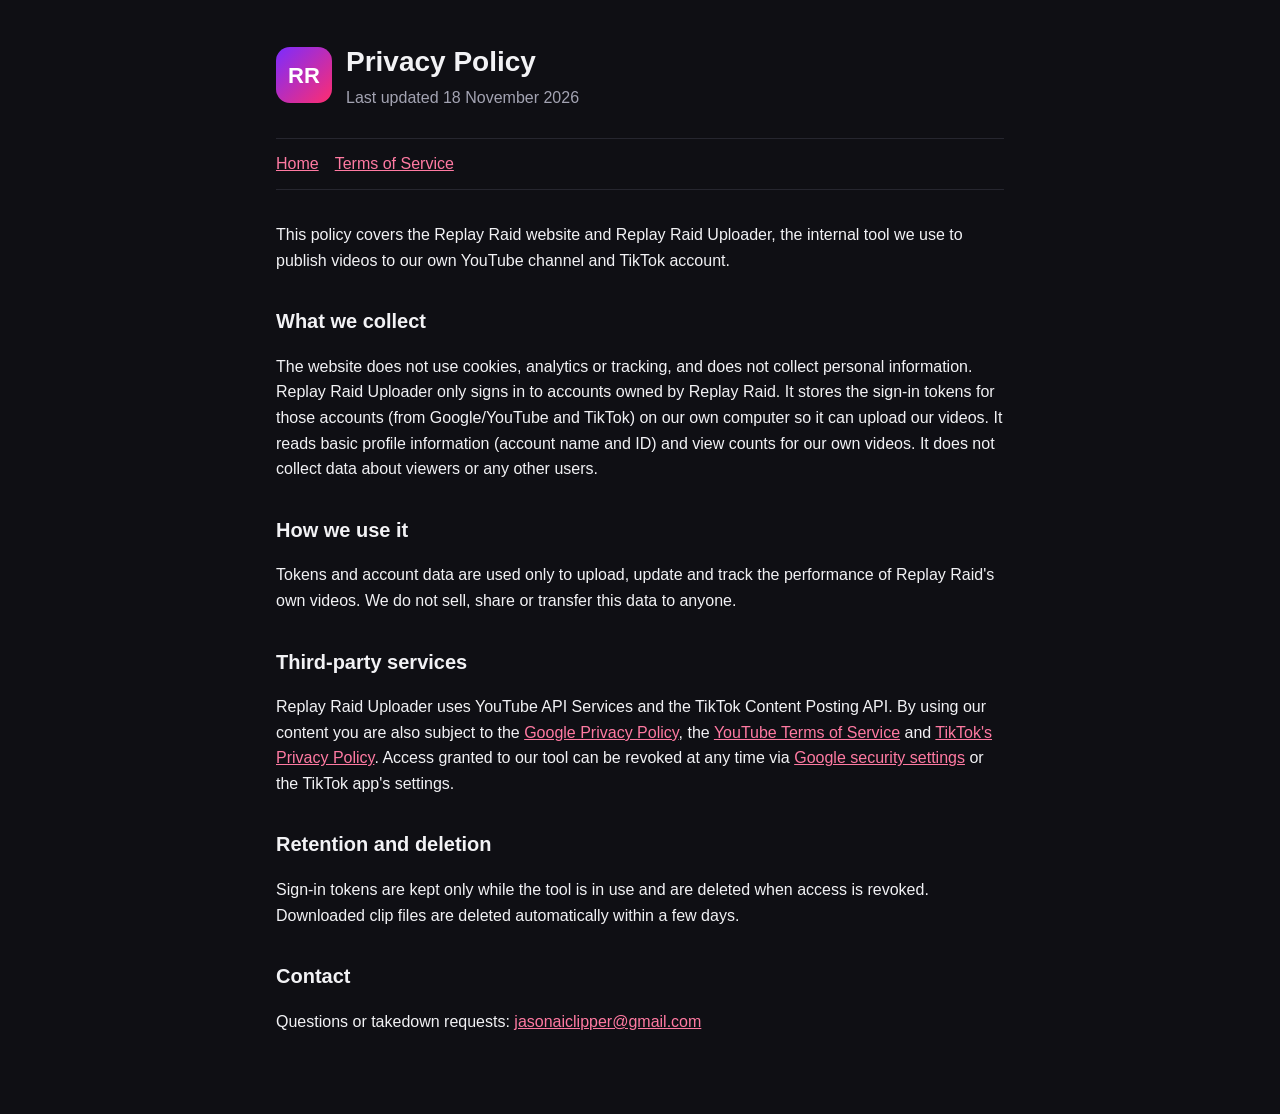
==== privacy.html @ ef0f403c "Create privacy.html" ====
<!doctype html><html lang="en"><head><meta charset="utf-8"><meta name="viewport" content="width=device-width,initial-scale=1">
<title>Privacy Policy - Replay Raid</title><link rel="stylesheet" href="style.css"></head><body><main>
<header><div class="logo">RR</div><div><h1>Privacy Policy</h1><div class="muted">Last updated 18 November 2026</div></div></header>
<nav><a href="index.html">Home</a><a href="terms.html">Terms of Service</a></nav>
<p>This policy covers the Replay Raid website and Replay Raid Uploader, the internal tool we use to publish videos to our own YouTube channel and TikTok account.</p>
<h2>What we collect</h2>
<p>The website does not use cookies, analytics or tracking, and does not collect personal information. Replay Raid Uploader only signs in to accounts owned by Replay Raid. It stores the sign-in tokens for those accounts (from Google/YouTube and TikTok) on our own computer so it can upload our videos. It reads basic profile information (account name and ID) and view counts for our own videos. It does not collect data about viewers or any other users.</p>
<h2>How we use it</h2>
<p>Tokens and account data are used only to upload, update and track the performance of Replay Raid's own videos. We do not sell, share or transfer this data to anyone.</p>
<h2>Third-party services</h2>
<p>Replay Raid Uploader uses YouTube API Services and the TikTok Content Posting API. By using our content you are also subject to the <a href="https://policies.google.com/privacy">Google Privacy Policy</a>, the <a href="https://www.youtube.com/t/terms">YouTube Terms of Service</a> and <a href="https://www.tiktok.com/legal/page/global/privacy-policy/en">TikTok's Privacy Policy</a>. Access granted to our tool can be revoked at any time via <a href="https://security.google.com/settings/security/permissions">Google security settings</a> or the TikTok app's settings.</p>
<h2>Retention and deletion</h2>
<p>Sign-in tokens are kept only while the tool is in use and are deleted when access is revoked. Downloaded clip files are deleted automatically within a few days.</p>
<h2>Contact</h2>
<p>Questions or takedown requests: <a href="mailto:jasonaiclipper@gmail.com">jasonaiclipper@gmail.com</a></p>
</main></body></html>
---- style.css ----
:root{--bg:#0f0f14;--fg:#f2f2f5;--muted:#a3a3b2;--accent:#ff2d6f;--accent2:#7b2cff}
*{box-sizing:border-box}body{margin:0;background:var(--bg);color:var(--fg);font:16px/1.6 -apple-system,BlinkMacSystemFont,"Segoe UI",Roboto,sans-serif}
main{max-width:760px;margin:0 auto;padding:40px 16px 64px}
header{display:flex;align-items:center;gap:14px;margin-bottom:28px}
.logo{width:56px;height:56px;border-radius:14px;background:linear-gradient(135deg,var(--accent2),var(--accent));display:grid;place-items:center;font-weight:900;font-size:22px;color:#fff}
h1{margin:0;font-size:28px}h2{margin-top:32px;font-size:20px}a{color:#ff7aa2}
nav{display:flex;flex-wrap:wrap;gap:16px;margin:8px 0 32px;padding:12px 0;border-top:1px solid #26262f;border-bottom:1px solid #26262f}
.muted{color:var(--muted)}footer{margin-top:48px;color:var(--muted);font-size:14px}
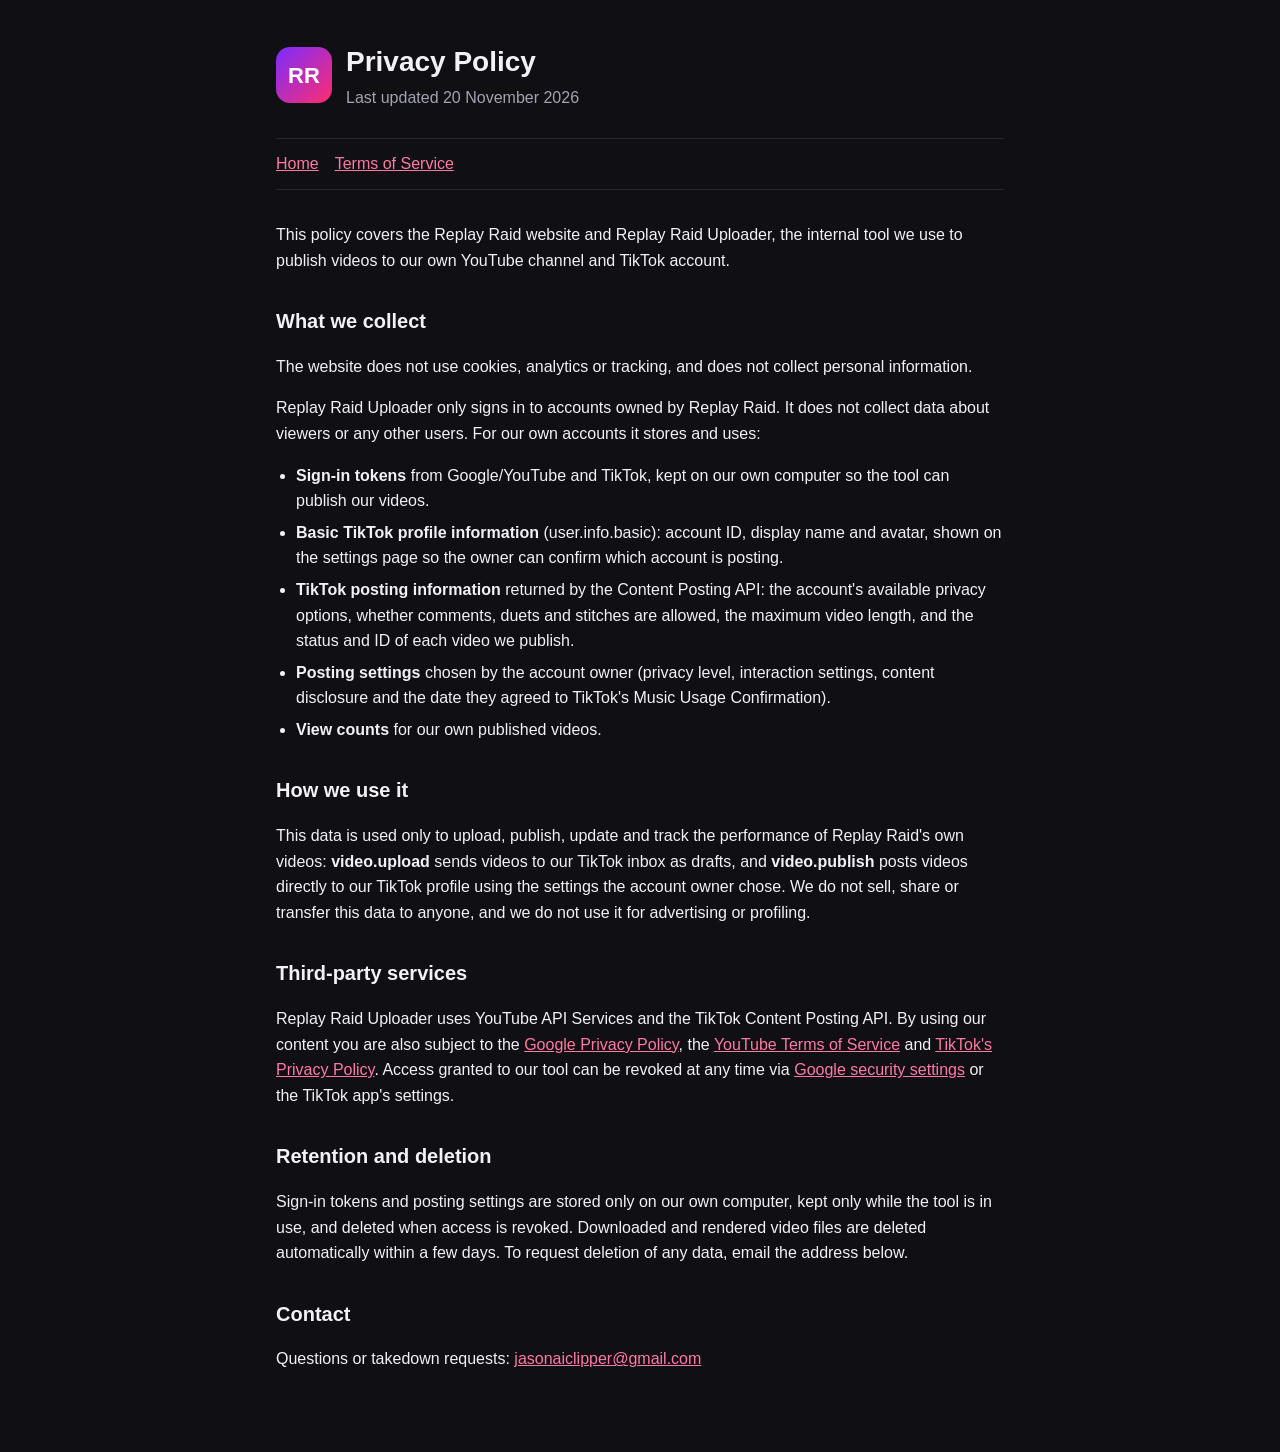
==== commit 2c05d817: "Update privacy.html" ====
--- a/privacy.html
+++ b/privacy.html
@@ -1,16 +1,24 @@
 <!doctype html><html lang="en"><head><meta charset="utf-8"><meta name="viewport" content="width=device-width,initial-scale=1">
 <title>Privacy Policy - Replay Raid</title><link rel="stylesheet" href="style.css"></head><body><main>
-<header><div class="logo">RR</div><div><h1>Privacy Policy</h1><div class="muted">Last updated 18 November 2026</div></div></header>
+<header><div class="logo">RR</div><div><h1>Privacy Policy</h1><div class="muted">Last updated 20 November 2026</div></div></header>
 <nav><a href="index.html">Home</a><a href="terms.html">Terms of Service</a></nav>
 <p>This policy covers the Replay Raid website and Replay Raid Uploader, the internal tool we use to publish videos to our own YouTube channel and TikTok account.</p>
 <h2>What we collect</h2>
-<p>The website does not use cookies, analytics or tracking, and does not collect personal information. Replay Raid Uploader only signs in to accounts owned by Replay Raid. It stores the sign-in tokens for those accounts (from Google/YouTube and TikTok) on our own computer so it can upload our videos. It reads basic profile information (account name and ID) and view counts for our own videos. It does not collect data about viewers or any other users.</p>
+<p>The website does not use cookies, analytics or tracking, and does not collect personal information.</p>
+<p>Replay Raid Uploader only signs in to accounts owned by Replay Raid. It does not collect data about viewers or any other users. For our own accounts it stores and uses:</p>
+<ul>
+<li><strong>Sign-in tokens</strong> from Google/YouTube and TikTok, kept on our own computer so the tool can publish our videos.</li>
+<li><strong>Basic TikTok profile information</strong> (user.info.basic): account ID, display name and avatar, shown on the settings page so the owner can confirm which account is posting.</li>
+<li><strong>TikTok posting information</strong> returned by the Content Posting API: the account's available privacy options, whether comments, duets and stitches are allowed, the maximum video length, and the status and ID of each video we publish.</li>
+<li><strong>Posting settings</strong> chosen by the account owner (privacy level, interaction settings, content disclosure and the date they agreed to TikTok's Music Usage Confirmation).</li>
+<li><strong>View counts</strong> for our own published videos.</li>
+</ul>
 <h2>How we use it</h2>
-<p>Tokens and account data are used only to upload, update and track the performance of Replay Raid's own videos. We do not sell, share or transfer this data to anyone.</p>
+<p>This data is used only to upload, publish, update and track the performance of Replay Raid's own videos: <strong>video.upload</strong> sends videos to our TikTok inbox as drafts, and <strong>video.publish</strong> posts videos directly to our TikTok profile using the settings the account owner chose. We do not sell, share or transfer this data to anyone, and we do not use it for advertising or profiling.</p>
 <h2>Third-party services</h2>
 <p>Replay Raid Uploader uses YouTube API Services and the TikTok Content Posting API. By using our content you are also subject to the <a href="https://policies.google.com/privacy">Google Privacy Policy</a>, the <a href="https://www.youtube.com/t/terms">YouTube Terms of Service</a> and <a href="https://www.tiktok.com/legal/page/global/privacy-policy/en">TikTok's Privacy Policy</a>. Access granted to our tool can be revoked at any time via <a href="https://security.google.com/settings/security/permissions">Google security settings</a> or the TikTok app's settings.</p>
 <h2>Retention and deletion</h2>
-<p>Sign-in tokens are kept only while the tool is in use and are deleted when access is revoked. Downloaded clip files are deleted automatically within a few days.</p>
+<p>Sign-in tokens and posting settings are stored only on our own computer, kept only while the tool is in use, and deleted when access is revoked. Downloaded and rendered video files are deleted automatically within a few days. To request deletion of any data, email the address below.</p>
 <h2>Contact</h2>
 <p>Questions or takedown requests: <a href="mailto:jasonaiclipper@gmail.com">jasonaiclipper@gmail.com</a></p>
 </main></body></html>
--- a/style.css
+++ b/style.css
@@ -6,3 +6,4 @@
 h1{margin:0;font-size:28px}h2{margin-top:32px;font-size:20px}a{color:#ff7aa2}
 nav{display:flex;flex-wrap:wrap;gap:16px;margin:8px 0 32px;padding:12px 0;border-top:1px solid #26262f;border-bottom:1px solid #26262f}
 .muted{color:var(--muted)}footer{margin-top:48px;color:var(--muted);font-size:14px}
+ul{padding-left:20px}li{margin:6px 0}
